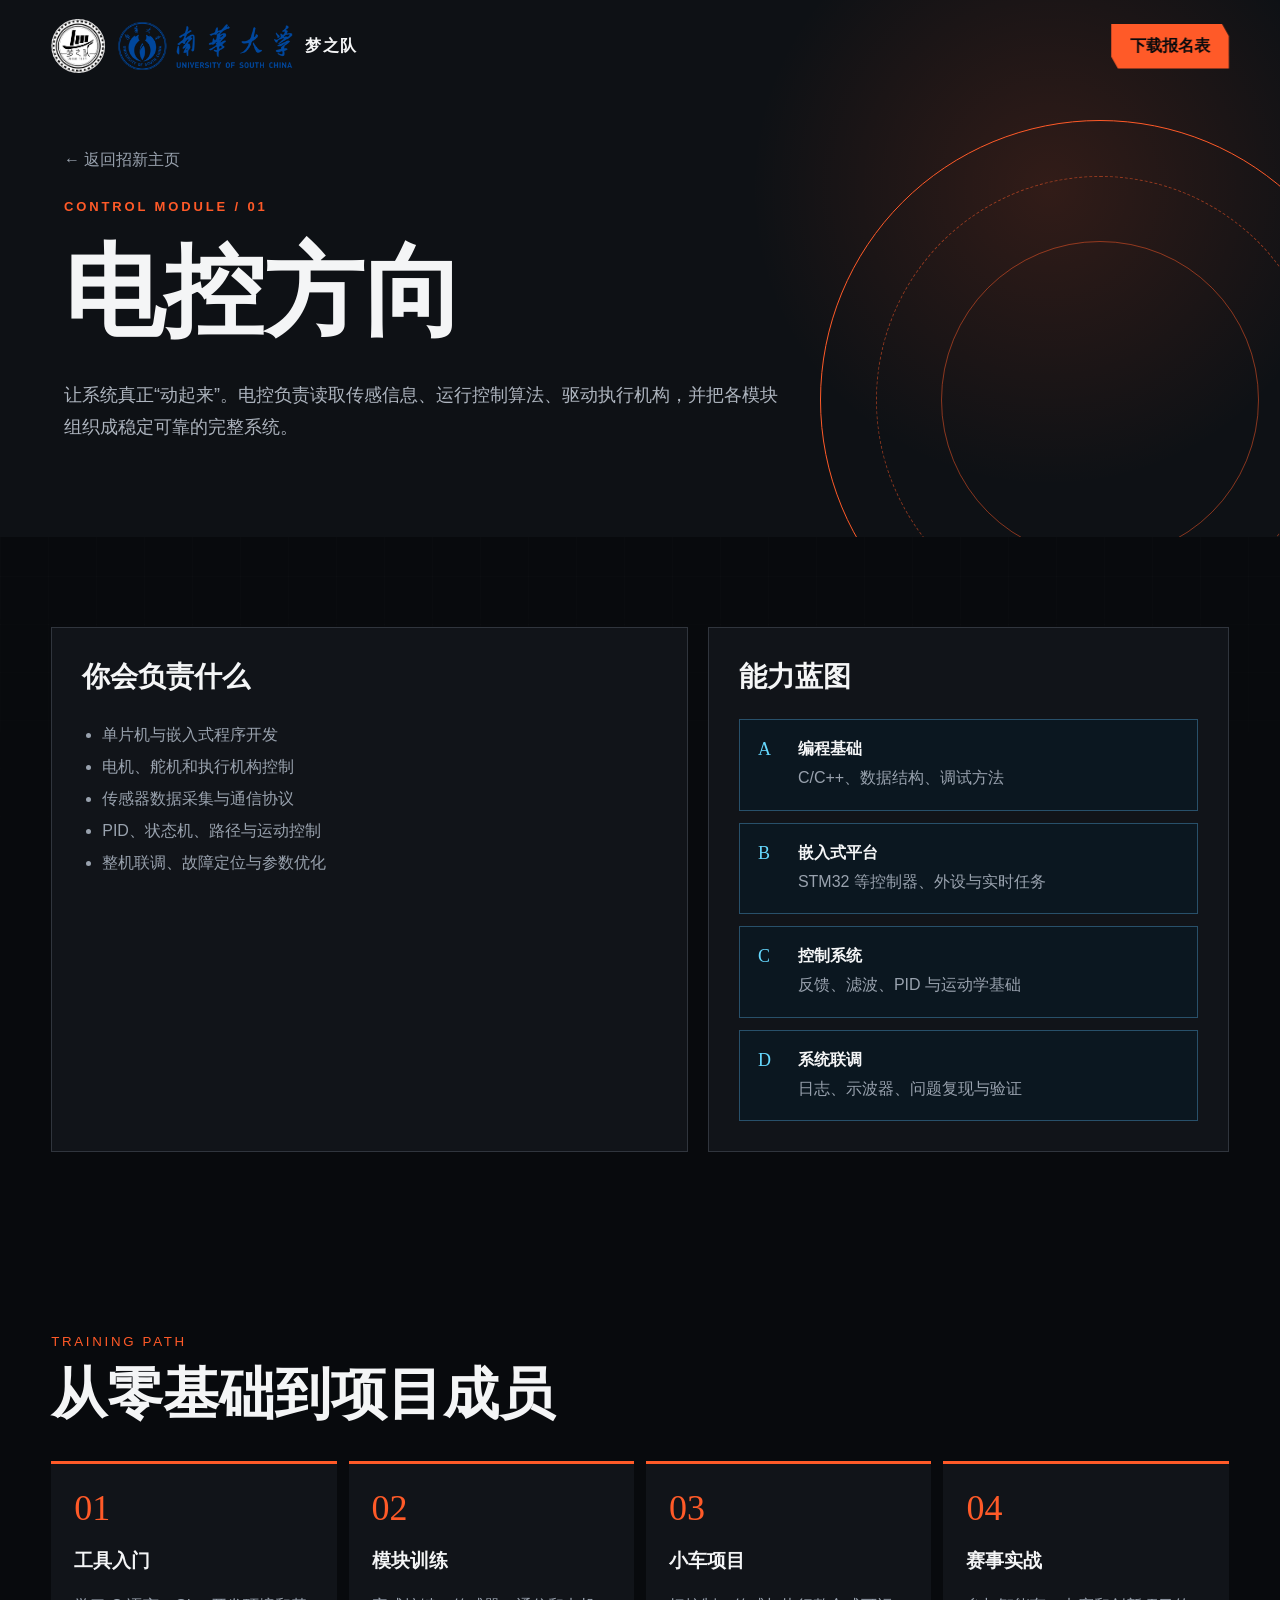
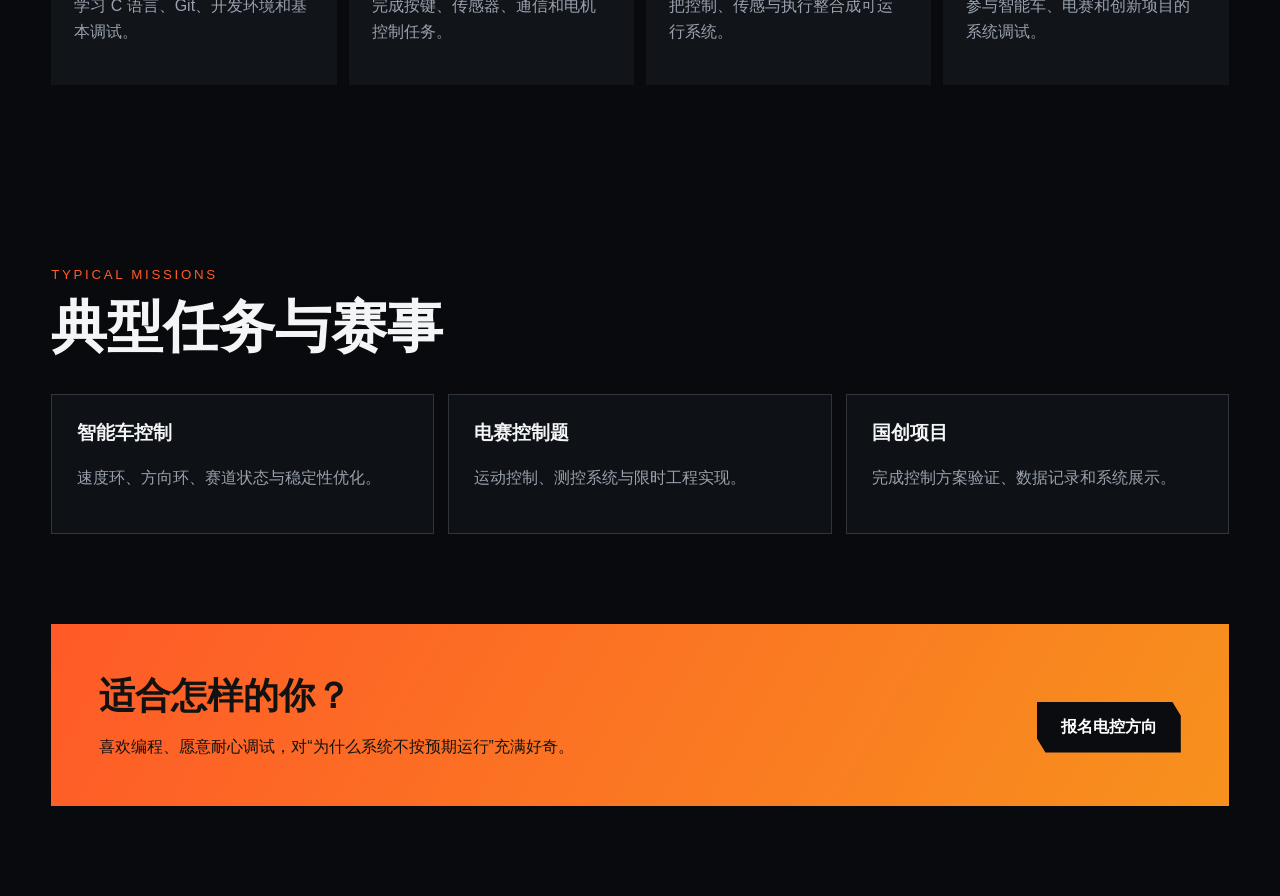
==== direction-control.html @ d6aa3fae "更新" ====
<!doctype html><html lang="zh-CN"><head><meta charset="utf-8"><meta name="viewport" content="width=device-width,initial-scale=1"><title>电控方向 · 梦之队</title><link rel="stylesheet" href="assets/mecha.css"><link rel="stylesheet" href="assets/brand-fix.css"></head><body><nav class="nav"><a class="brand" href="index.html"><img src="assets/dream-team-logo.jpg" alt="梦之队"><img class="usc-logo" src="assets/usc-logo.png" alt="南华大学校标"><b>梦之队</b></a><a class="btn compact" href="南华大学梦之队招新报名表.docx" download>下载报名表</a></nav><header class="direction-hero"><div class="orb"></div><div class="inner"><a class="back" href="index.html">← 返回招新主页</a><div class="eyebrow">CONTROL MODULE / 01</div><h1>电控方向</h1><p>让系统真正“动起来”。电控负责读取传感信息、运行控制算法、驱动执行机构，并把各模块组织成稳定可靠的完整系统。</p></div></header><main><section><div class="module-grid"><article class="module"><h2>你会负责什么</h2><ul><li>单片机与嵌入式程序开发</li><li>电机、舵机和执行机构控制</li><li>传感器数据采集与通信协议</li><li>PID、状态机、路径与运动控制</li><li>整机联调、故障定位与参数优化</li></ul></article><article class="module"><h2>能力蓝图</h2><div class="blueprint-list"><div class="blueprint-item"><b>A</b><strong>编程基础</strong><span>C/C++、数据结构、调试方法</span></div><div class="blueprint-item"><b>B</b><strong>嵌入式平台</strong><span>STM32 等控制器、外设与实时任务</span></div><div class="blueprint-item"><b>C</b><strong>控制系统</strong><span>反馈、滤波、PID 与运动学基础</span></div><div class="blueprint-item"><b>D</b><strong>系统联调</strong><span>日志、示波器、问题复现与验证</span></div></div></article></div></section><section><div class="title"><div><small>TRAINING PATH</small><h2>从零基础到项目成员</h2></div></div><div class="path"><article><b>01</b><h3>工具入门</h3><p>学习 C 语言、Git、开发环境和基本调试。</p></article><article><b>02</b><h3>模块训练</h3><p>完成按键、传感器、通信和电机控制任务。</p></article><article><b>03</b><h3>小车项目</h3><p>把控制、传感与执行整合成可运行系统。</p></article><article><b>04</b><h3>赛事实战</h3><p>参与智能车、电赛和创新项目的系统调试。</p></article></div></section><section><div class="title"><div><small>TYPICAL MISSIONS</small><h2>典型任务与赛事</h2></div></div><div class="project-strip"><article><h3>智能车控制</h3><p>速度环、方向环、赛道状态与稳定性优化。</p></article><article><h3>电赛控制题</h3><p>运动控制、测控系统与限时工程实现。</p></article><article><h3>国创项目</h3><p>完成控制方案验证、数据记录和系统展示。</p></article></div></section><section class="download"><div><h2>适合怎样的你？</h2><p>喜欢编程、愿意耐心调试，对“为什么系统不按预期运行”充满好奇。</p></div><a class="btn dark" href="南华大学梦之队招新报名表.docx" download>报名电控方向</a></section></main><script src="assets/mecha.js"></script></body></html>
---- assets/mecha.css ----
:root{--bg:#080a0d;--panel:#111419;--line:#30353d;--orange:#ff5a28;--amber:#f7911d;--text:#f4f5f6;--muted:#99a2ae;--blue:#66d9ff}*{box-sizing:border-box}html{scroll-behavior:smooth;overflow-x:hidden}body{margin:0;background:var(--bg);color:var(--text);font-family:"Microsoft YaHei","PingFang SC",sans-serif;overflow-x:hidden}body::before{position:fixed;inset:0;content:"";pointer-events:none;background:linear-gradient(#ffffff08 1px,transparent 1px),linear-gradient(90deg,#ffffff08 1px,transparent 1px);background-size:48px 48px;mask-image:linear-gradient(to bottom,#000,transparent)}a{color:inherit}.nav{position:absolute;z-index:10;top:0;left:50%;transform:translateX(-50%);width:min(1180px,92%);height:92px;display:flex;align-items:center;justify-content:space-between}.brand{display:flex;align-items:center;gap:13px;text-decoration:none}.brand img{width:54px;height:54px;border-radius:50%;object-fit:cover;background:white}.brand img:nth-child(2){width:64px}.brand b{letter-spacing:.1em}.hero{position:relative;min-height:720px;display:grid;place-items:center;padding:130px 6vw 80px;background:radial-gradient(circle at 78% 30%,#ff58232a,transparent 30%),linear-gradient(135deg,#090b0e,#15191f);overflow:hidden}.orb{position:absolute;width:min(560px,70vw);aspect-ratio:1;border:1px solid var(--orange);border-radius:50%;right:-100px;top:120px;animation:spin 18s linear infinite}.orb::before,.orb::after{position:absolute;inset:55px;content:"";border:1px dashed #ff5a2880;border-radius:50%}.orb::after{inset:120px;border-style:solid}.scanline{position:absolute;inset:-80% 0;background:linear-gradient(transparent 48%,#ff5a2817 50%,transparent 52%);animation:scan 8s linear infinite}.hero-inner{position:relative;z-index:2;width:min(1180px,100%)}.kicker,.eyebrow{color:var(--orange);letter-spacing:.22em;font-weight:700;font-size:13px}.hero h1{max-width:850px;margin:18px 0;font-size:clamp(48px,9vw,108px);line-height:.95;text-transform:uppercase}.hero h1 em{font-style:normal;color:var(--orange)}.hero p{max-width:690px;color:#aeb5bf;font-size:18px;line-height:1.85}.btn{display:inline-block;margin-top:25px;padding:15px 24px;background:var(--orange);color:#080a0d;text-decoration:none;font-weight:800;clip-path:polygon(0 0,94% 0,100% 28%,100% 100%,6% 100%,0 72%)}.btn.compact{margin:0;padding:12px 19px}.btn.dark{background:#0a0c0f;color:white}main>section,body>section{width:min(1180px,92%);margin:0 auto;padding:90px 0}.title{display:flex;align-items:end;justify-content:space-between;gap:25px;margin-bottom:28px}.title h2{margin:7px 0 0;font-size:clamp(30px,5vw,56px)}.title small{color:var(--orange);letter-spacing:.2em}.title>p{max-width:370px;color:var(--muted);line-height:1.6;text-align:right}.roles{display:grid;grid-template-columns:repeat(4,1fr);gap:14px}.role{position:relative;min-height:280px;padding:24px;border:1px solid #2b3038;background:var(--panel);text-decoration:none;transition:.3s}.role:hover{transform:translateY(-8px);border-color:var(--orange);box-shadow:0 18px 50px #ff5a2817}.role b,.competition span{display:block;color:var(--orange);font-size:13px;letter-spacing:.08em}.role h3{font-size:28px;margin:68px 0 12px}.role p,.competition p,.benefits p,.step p{color:var(--muted);line-height:1.7}.role>span{position:absolute;bottom:22px;color:var(--orange);font-weight:700}.competitions{display:grid;grid-template-columns:repeat(3,1fr);gap:16px}.competition{position:relative;min-height:330px;padding:30px;border:1px solid var(--line);background:linear-gradient(145deg,#15191f,#0e1115)}.competition::after{position:absolute;right:22px;bottom:20px;content:"+";font:42px Consolas;color:#ff5a2840}.competition h3{font-size:25px;margin:62px 0 14px}.competition i{position:absolute;left:30px;bottom:28px;color:var(--orange);font-size:13px;font-style:normal}.benefits{display:grid;grid-template-columns:repeat(4,1fr);border:1px solid var(--line)}.benefits article{min-height:255px;padding:26px;border-right:1px solid var(--line);background:#0e1115}.benefits article:last-child{border:0}.benefits b{font:44px Consolas;color:var(--orange)}.benefits h3{margin:40px 0 10px;font-size:22px}.process{display:grid;grid-template-columns:repeat(4,1fr);border:1px solid var(--line)}.step{padding:28px;border-right:1px solid var(--line)}.step:last-child{border:0}.step span{font-size:46px;color:var(--orange)}.download{margin-bottom:90px;padding:48px;background:linear-gradient(120deg,var(--orange),var(--amber));color:#121212;display:flex;align-items:center;justify-content:space-between;gap:25px}.download h2{margin:0;font-size:36px}.download p{margin-bottom:0}.direction-hero{position:relative;min-height:510px;padding:150px max(5vw,24px) 75px;background:radial-gradient(circle at 82% 35%,#ff5a2826,transparent 27%),#0e1115;overflow:hidden}.direction-hero .inner{position:relative;z-index:2;width:min(1180px,100%);margin:auto}.back{display:inline-block;margin-bottom:28px;color:var(--muted);text-decoration:none}.direction-hero h1{margin:12px 0;font-size:clamp(50px,9vw,100px)}.direction-hero p{max-width:720px;color:#aeb5bf;font-size:18px;line-height:1.8}.module-grid{display:grid;grid-template-columns:1.1fr .9fr;gap:20px}.module{padding:30px;border:1px solid var(--line);background:var(--panel)}.module h2{margin-top:0;font-size:28px}.module h3{color:var(--orange)}.module ul{padding-left:20px;color:var(--muted);line-height:2}.blueprint-list{display:grid;gap:12px}.blueprint-item{position:relative;padding:19px 20px 19px 58px;border:1px solid #28506a;background:#0b1720}.blueprint-item b{position:absolute;left:18px;color:var(--blue);font:18px Consolas}.blueprint-item strong{display:block;margin-bottom:5px}.blueprint-item span{color:var(--muted);line-height:1.6}.path{display:grid;grid-template-columns:repeat(4,1fr);gap:12px}.path article{min-height:210px;padding:23px;border-top:3px solid var(--orange);background:var(--panel)}.path b{font:36px Consolas;color:var(--orange)}.path p{color:var(--muted);line-height:1.65}.project-strip{display:grid;grid-template-columns:repeat(3,1fr);gap:14px}.project-strip article{padding:25px;border:1px solid var(--line);background:#0e1115}.project-strip h3{margin-top:0}.project-strip p{color:var(--muted);line-height:1.7}@keyframes spin{to{transform:rotate(360deg)}}@keyframes scan{to{transform:translateY(80%)}}@media(max-width:900px){.roles,.benefits{grid-template-columns:1fr 1fr}.competitions{grid-template-columns:1fr}.module-grid{grid-template-columns:1fr}.path,.project-strip{grid-template-columns:1fr 1fr}.benefits article:nth-child(2){border-right:0}.benefits article{border-bottom:1px solid var(--line)}}@media(max-width:620px){.roles,.benefits,.process,.path,.project-strip{grid-template-columns:1fr}.brand b{display:none}.brand img{width:45px;height:45px}.brand img:nth-child(2){width:52px}.nav .btn{font-size:13px}.hero{min-height:670px}.title{display:block}.title>p{text-align:left}.role{min-height:230px}.role h3{margin-top:40px}.benefits article,.step{border-right:0;border-bottom:1px solid var(--line)}.download{display:block;padding:34px 25px}.download .btn{margin-top:22px}.direction-hero{padding-top:125px}.module{padding:23px}}
---- assets/brand-fix.css ----
.brand img.usc-logo{width:174px;height:auto;border-radius:0;object-fit:contain;background:transparent}
@media(max-width:620px){.brand img.usc-logo{width:120px;height:auto}.brand b{display:none}}
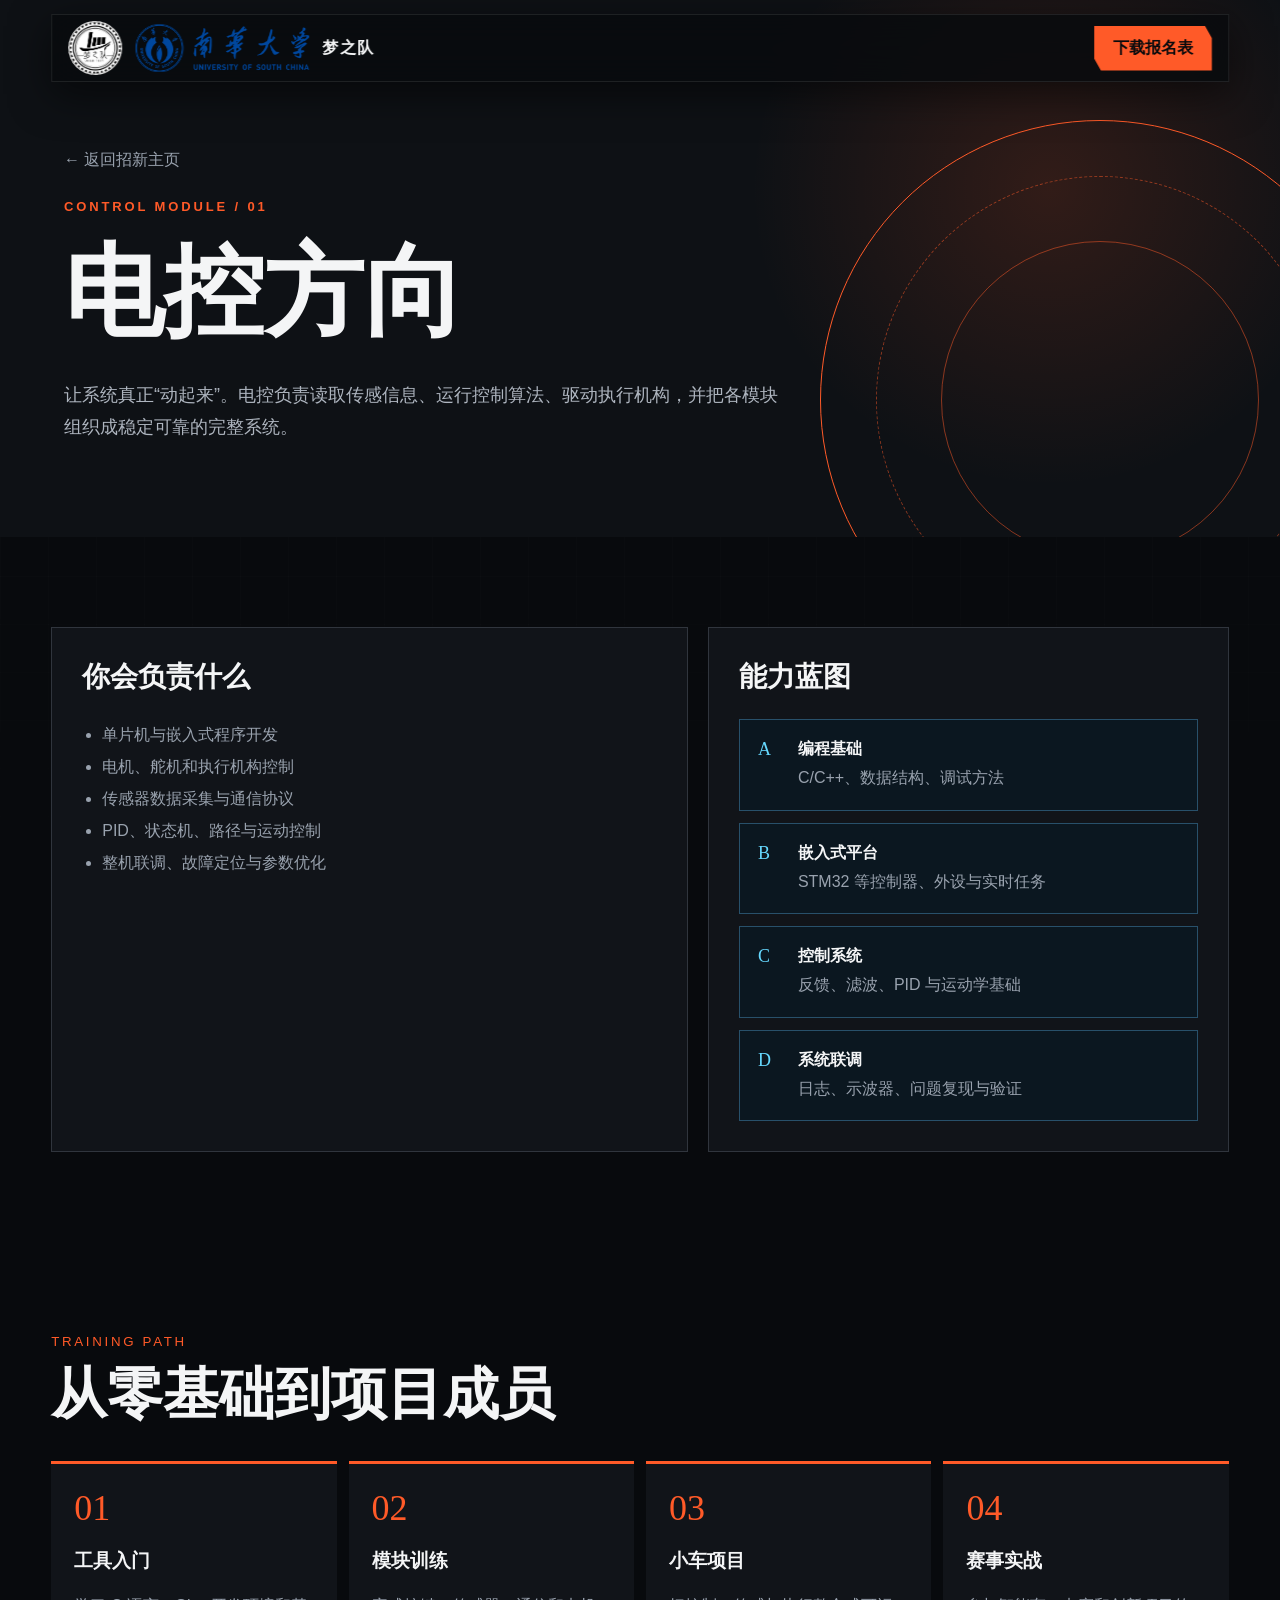
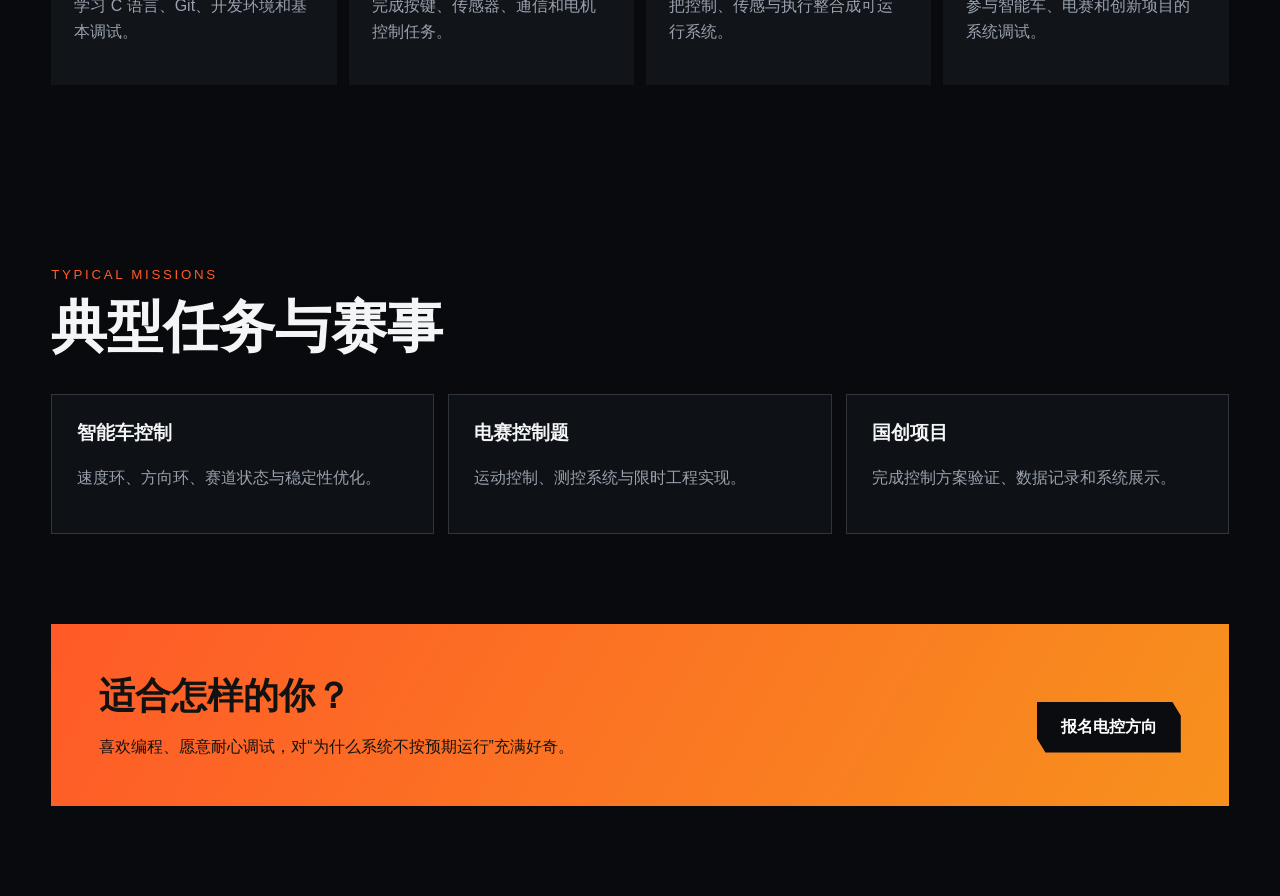
==== commit 6d649955: "更新" ====
--- a/direction-control.html
+++ b/direction-control.html
@@ -1,2 +1 @@
-<!doctype html><html lang="zh-CN"><head><meta charset="utf-8"><meta name="viewport" content="width=device-width,initial-scale=1"><title>电控方向 · 梦之队</title><link rel="stylesheet" href="assets/mecha.css"><link rel="stylesheet" href="assets/brand-fix.css"></head><body><nav class="nav"><a class="brand" href="index.html"><img src="assets/dream-team-logo.jpg" alt="梦之队"><img class="usc-logo" src="assets/usc-logo.png" alt="南华大学校标"><b>梦之队</b></a><a class="btn compact" href="南华大学梦之队招新报名表.docx" download>下载报名表</a></nav><header class="direction-hero"><div class="orb"></div><div class="inner"><a class="back" href="index.html">← 返回招新主页</a><div class="eyebrow">CONTROL MODULE / 01</div><h1>电控方向</h1><p>让系统真正“动起来”。电控负责读取传感信息、运行控制算法、驱动执行机构，并把各模块组织成稳定可靠的完整系统。</p></div></header><main><section><div class="module-grid"><article class="module"><h2>你会负责什么</h2><ul><li>单片机与嵌入式程序开发</li><li>电机、舵机和执行机构控制</li><li>传感器数据采集与通信协议</li><li>PID、状态机、路径与运动控制</li><li>整机联调、故障定位与参数优化</li></ul></article><article class="module"><h2>能力蓝图</h2><div class="blueprint-list"><div class="blueprint-item"><b>A</b><strong>编程基础</strong><span>C/C++、数据结构、调试方法</span></div><div class="blueprint-item"><b>B</b><strong>嵌入式平台</strong><span>STM32 等控制器、外设与实时任务</span></div><div class="blueprint-item"><b>C</b><strong>控制系统</strong><span>反馈、滤波、PID 与运动学基础</span></div><div class="blueprint-item"><b>D</b><strong>系统联调</strong><span>日志、示波器、问题复现与验证</span></div></div></article></div></section><section><div class="title"><div><small>TRAINING PATH</small><h2>从零基础到项目成员</h2></div></div><div class="path"><article><b>01</b><h3>工具入门</h3><p>学习 C 语言、Git、开发环境和基本调试。</p></article><article><b>02</b><h3>模块训练</h3><p>完成按键、传感器、通信和电机控制任务。</p></article><article><b>03</b><h3>小车项目</h3><p>把控制、传感与执行整合成可运行系统。</p></article><article><b>04</b><h3>赛事实战</h3><p>参与智能车、电赛和创新项目的系统调试。</p></article></div></section><section><div class="title"><div><small>TYPICAL MISSIONS</small><h2>典型任务与赛事</h2></div></div><div class="project-strip"><article><h3>智能车控制</h3><p>速度环、方向环、赛道状态与稳定性优化。</p></article><article><h3>电赛控制题</h3><p>运动控制、测控系统与限时工程实现。</p></article><article><h3>国创项目</h3><p>完成控制方案验证、数据记录和系统展示。</p></article></div></section><section class="download"><div><h2>适合怎样的你？</h2><p>喜欢编程、愿意耐心调试，对“为什么系统不按预期运行”充满好奇。</p></div><a class="btn dark" href="南华大学梦之队招新报名表.docx" download>报名电控方向</a></section></main><script src="assets/mecha.js"></script></body></html>
-
+<!doctype html><html lang="zh-CN"><head><meta charset="utf-8"><meta name="viewport" content="width=device-width,initial-scale=1"><title>电控方向 · 梦之队</title><link rel="stylesheet" href="assets/mecha.css"><link rel="stylesheet" href="assets/brand-fix.css"><link rel="stylesheet" href="assets/mecha-v2.css"></head><body><nav class="nav"><a class="brand" href="index.html"><img src="assets/dream-team-logo.jpg" alt="梦之队"><img class="usc-logo" src="assets/usc-logo.png" alt="南华大学校标"><b>梦之队</b></a><a class="btn compact" href="南华大学梦之队招新报名表.docx" download>下载报名表</a></nav><header class="direction-hero"><div class="orb"></div><div class="inner"><a class="back" href="index.html">← 返回招新主页</a><div class="eyebrow">CONTROL MODULE / 01</div><h1>电控方向</h1><p>让系统真正“动起来”。电控负责读取传感信息、运行控制算法、驱动执行机构，并把各模块组织成稳定可靠的完整系统。</p></div></header><main><section><div class="module-grid"><article class="module"><h2>你会负责什么</h2><ul><li>单片机与嵌入式程序开发</li><li>电机、舵机和执行机构控制</li><li>传感器数据采集与通信协议</li><li>PID、状态机、路径与运动控制</li><li>整机联调、故障定位与参数优化</li></ul></article><article class="module"><h2>能力蓝图</h2><div class="blueprint-list"><div class="blueprint-item"><b>A</b><strong>编程基础</strong><span>C/C++、数据结构、调试方法</span></div><div class="blueprint-item"><b>B</b><strong>嵌入式平台</strong><span>STM32 等控制器、外设与实时任务</span></div><div class="blueprint-item"><b>C</b><strong>控制系统</strong><span>反馈、滤波、PID 与运动学基础</span></div><div class="blueprint-item"><b>D</b><strong>系统联调</strong><span>日志、示波器、问题复现与验证</span></div></div></article></div></section><section><div class="title"><div><small>TRAINING PATH</small><h2>从零基础到项目成员</h2></div></div><div class="path"><article><b>01</b><h3>工具入门</h3><p>学习 C 语言、Git、开发环境和基本调试。</p></article><article><b>02</b><h3>模块训练</h3><p>完成按键、传感器、通信和电机控制任务。</p></article><article><b>03</b><h3>小车项目</h3><p>把控制、传感与执行整合成可运行系统。</p></article><article><b>04</b><h3>赛事实战</h3><p>参与智能车、电赛和创新项目的系统调试。</p></article></div></section><section><div class="title"><div><small>TYPICAL MISSIONS</small><h2>典型任务与赛事</h2></div></div><div class="project-strip"><article><h3>智能车控制</h3><p>速度环、方向环、赛道状态与稳定性优化。</p></article><article><h3>电赛控制题</h3><p>运动控制、测控系统与限时工程实现。</p></article><article><h3>国创项目</h3><p>完成控制方案验证、数据记录和系统展示。</p></article></div></section><section class="download"><div><h2>适合怎样的你？</h2><p>喜欢编程、愿意耐心调试，对“为什么系统不按预期运行”充满好奇。</p></div><a class="btn dark" href="南华大学梦之队招新报名表.docx" download>报名电控方向</a></section></main><script src="assets/mecha.js"></script><script src="assets/mecha-v2.js"></script></body></html>
--- a/assets/mecha-v2.css
+++ b/assets/mecha-v2.css
@@ -0,0 +1 @@
+.nav{position:fixed;top:14px;height:68px;padding:0 16px;border:1px solid #ffffff17;background:#090b0dd9;backdrop-filter:blur(18px);box-shadow:0 12px 40px #0008}.nav-links{display:flex;gap:28px}.nav-links a{color:#aab2bc;text-decoration:none;font-size:14px;transition:.25s}.nav-links a:hover{color:#fff}.hero-v2{min-height:850px;padding-bottom:120px}.hero-noise{position:absolute;inset:0;opacity:.2;background-image:url("data:image/svg+xml,%3Csvg viewBox='0 0 180 180' xmlns='http://www.w3.org/2000/svg'%3E%3Cfilter id='n'%3E%3CfeTurbulence type='fractalNoise' baseFrequency='.9' numOctaves='3' stitchTiles='stitch'/%3E%3C/filter%3E%3Crect width='100%25' height='100%25' filter='url(%23n)' opacity='.13'/%3E%3C/svg%3E");pointer-events:none}.hero-layout{display:grid;grid-template-columns:1.2fr .8fr;align-items:center;gap:50px}.hero-copy{position:relative;z-index:3}.live-dot{display:inline-block;width:8px;height:8px;margin-right:10px;border-radius:50%;background:#ff5a28;box-shadow:0 0 18px #ff5a28;animation:pulse 1.7s ease-in-out infinite}.hero-actions{display:flex;align-items:center;gap:28px}.text-link{margin-top:25px;color:#b8c0ca;text-decoration:none;border-bottom:1px solid #ffffff32;padding-bottom:5px}.core{position:relative;width:min(430px,35vw);aspect-ratio:1;margin:auto}.core-ring{position:absolute;border-radius:50%;border:1px solid #ff5a2868}.ring-a{inset:0;border-style:dashed;animation:spin 24s linear infinite}.ring-b{inset:12%;border-color:#ffffff25;animation:spinReverse 17s linear infinite}.ring-c{inset:26%;border:1px solid #ff5a28;box-shadow:inset 0 0 40px #ff5a281c,0 0 45px #ff5a2818}.core-ring::before,.core-ring::after{position:absolute;content:"";width:9px;height:9px;border-radius:50%;background:#ff5a28;box-shadow:0 0 14px #ff5a28}.core-ring::before{left:12%;top:12%}.core-ring::after{right:8%;bottom:18%}.core-center{position:absolute;inset:34%;display:grid;place-items:center;border-radius:50%;background:#080a0d;border:1px solid #ffffff30;box-shadow:0 0 60px #ff5a282a}.core-center img{width:70%;border-radius:50%;filter:invert(1);mix-blend-mode:screen}.core-center span{position:absolute;top:105%;font:10px/1.4 Consolas;color:#ff7042;letter-spacing:.18em;text-align:center}.node{position:absolute;padding:6px 9px;background:#0b0e12;border:1px solid #ffffff25;color:#aeb6c0;font:10px Consolas;font-style:normal;letter-spacing:.1em}.n1{top:3%;left:14%}.n2{top:20%;right:-2%}.n3{bottom:10%;right:2%}.n4{bottom:3%;left:5%}.hero-stats{position:absolute;z-index:4;bottom:0;left:50%;transform:translateX(-50%);width:min(1180px,92%);display:grid;grid-template-columns:repeat(3,180px) 1fr;align-items:end;border-top:1px solid #ffffff22;padding:22px 0}.hero-stats div{display:flex;align-items:baseline;gap:9px}.hero-stats b{font:32px Consolas;color:#ff5a28}.hero-stats span{font-size:12px;color:#9099a4}.hero-stats>p{text-align:right;font:11px Consolas;color:#69727d;letter-spacing:.15em}.section-index{margin-bottom:20px;padding-bottom:12px;border-bottom:1px solid #ffffff14;color:#59616c;font:11px Consolas;letter-spacing:.18em}.spotlight{--mx:50%;--my:50%}.spotlight::before{position:absolute;inset:0;content:"";pointer-events:none;opacity:0;background:radial-gradient(320px circle at var(--mx) var(--my),#ff5a281c,transparent 60%);transition:opacity .3s}.spotlight:hover::before{opacity:1}.benefits .spotlight{position:relative}.join-terminal{display:grid;grid-template-columns:1.15fr .85fr;gap:70px;align-items:center;margin-bottom:90px!important;padding:70px!important;border:1px solid #ff5a2855;background:radial-gradient(circle at 75% 45%,#ff5a281d,transparent 28%),linear-gradient(130deg,#15191f,#090b0e);box-shadow:0 30px 100px #0008}.join-copy small{color:#ff5a28;letter-spacing:.2em}.join-copy h2{max-width:600px;margin:14px 0;font-size:clamp(38px,6vw,70px);line-height:1}.join-copy p{max-width:650px;color:#9da6b1;line-height:1.8}.terminal-meta{display:flex;gap:14px;flex-wrap:wrap;margin:28px 0}.terminal-meta span{padding:10px 14px;border:1px solid #ffffff22;font:13px Consolas;color:#d7dce2}.terminal-meta b{margin-right:12px;color:#69727d}.terminal-meta i{display:inline-block;width:7px;height:7px;margin-right:8px;border-radius:50%;background:#4fff92;box-shadow:0 0 12px #4fff92}.qr-terminal{position:relative;max-width:390px;margin:auto;padding:14px;border:1px solid #ffffff2b;background:#0b0e12;box-shadow:18px 18px 0 #ff5a2812}.qr-terminal::before,.qr-terminal::after{position:absolute;content:"";width:28px;height:28px;border-color:#ff5a28}.qr-terminal::before{left:-1px;top:-1px;border-left:3px solid;border-top:3px solid}.qr-terminal::after{right:-1px;bottom:-1px;border-right:3px solid;border-bottom:3px solid}.qr-head{display:flex;justify-content:space-between;padding:3px 3px 13px;color:#68717d;font:10px Consolas;letter-spacing:.13em}.qr-head b{color:#ff5a28}.qr-screen{position:relative;overflow:hidden;padding:12px;background:white}.qr-screen img{display:block;width:100%;height:auto}.qr-scan{position:absolute;z-index:2;left:0;right:0;height:2px;background:#ff5a28;box-shadow:0 0 18px #ff5a28;animation:qrScan 3.5s ease-in-out infinite}.qr-terminal>p{text-align:center;color:#8e97a2;font-size:12px;margin:13px 0 2px}.site-footer{width:min(1180px,92%);margin:auto;padding:30px 0 46px;border-top:1px solid #ffffff17;display:flex;justify-content:space-between;color:#69727d;font-size:12px}.site-footer a{color:#aeb6c0;text-decoration:none}@keyframes spinReverse{to{transform:rotate(-360deg)}}@keyframes pulse{50%{opacity:.35;transform:scale(.75)}}@keyframes qrScan{0%,100%{top:8%}50%{top:90%}}@media(max-width:900px){.nav-links{display:none}.hero-layout{grid-template-columns:1fr}.core{position:absolute;right:-80px;width:420px;opacity:.35}.hero-stats{grid-template-columns:repeat(3,1fr)}.hero-stats>p{display:none}.join-terminal{grid-template-columns:1fr;padding:45px!important}.qr-terminal{width:min(390px,100%)}}@media(max-width:620px){.nav{top:8px;height:62px;padding:0 10px}.brand img.usc-logo{display:none}.hero-v2{min-height:800px;padding-top:125px}.hero-actions{align-items:flex-start;flex-direction:column;gap:0}.core{width:310px;right:-130px;top:170px}.hero-stats{grid-template-columns:1fr 1fr;gap:10px}.hero-stats div:nth-child(3){display:none}.hero-stats b{font-size:25px}.join-terminal{padding:30px 20px!important}.join-copy h2{font-size:42px}.terminal-meta{display:grid}.qr-screen{padding:8px}}
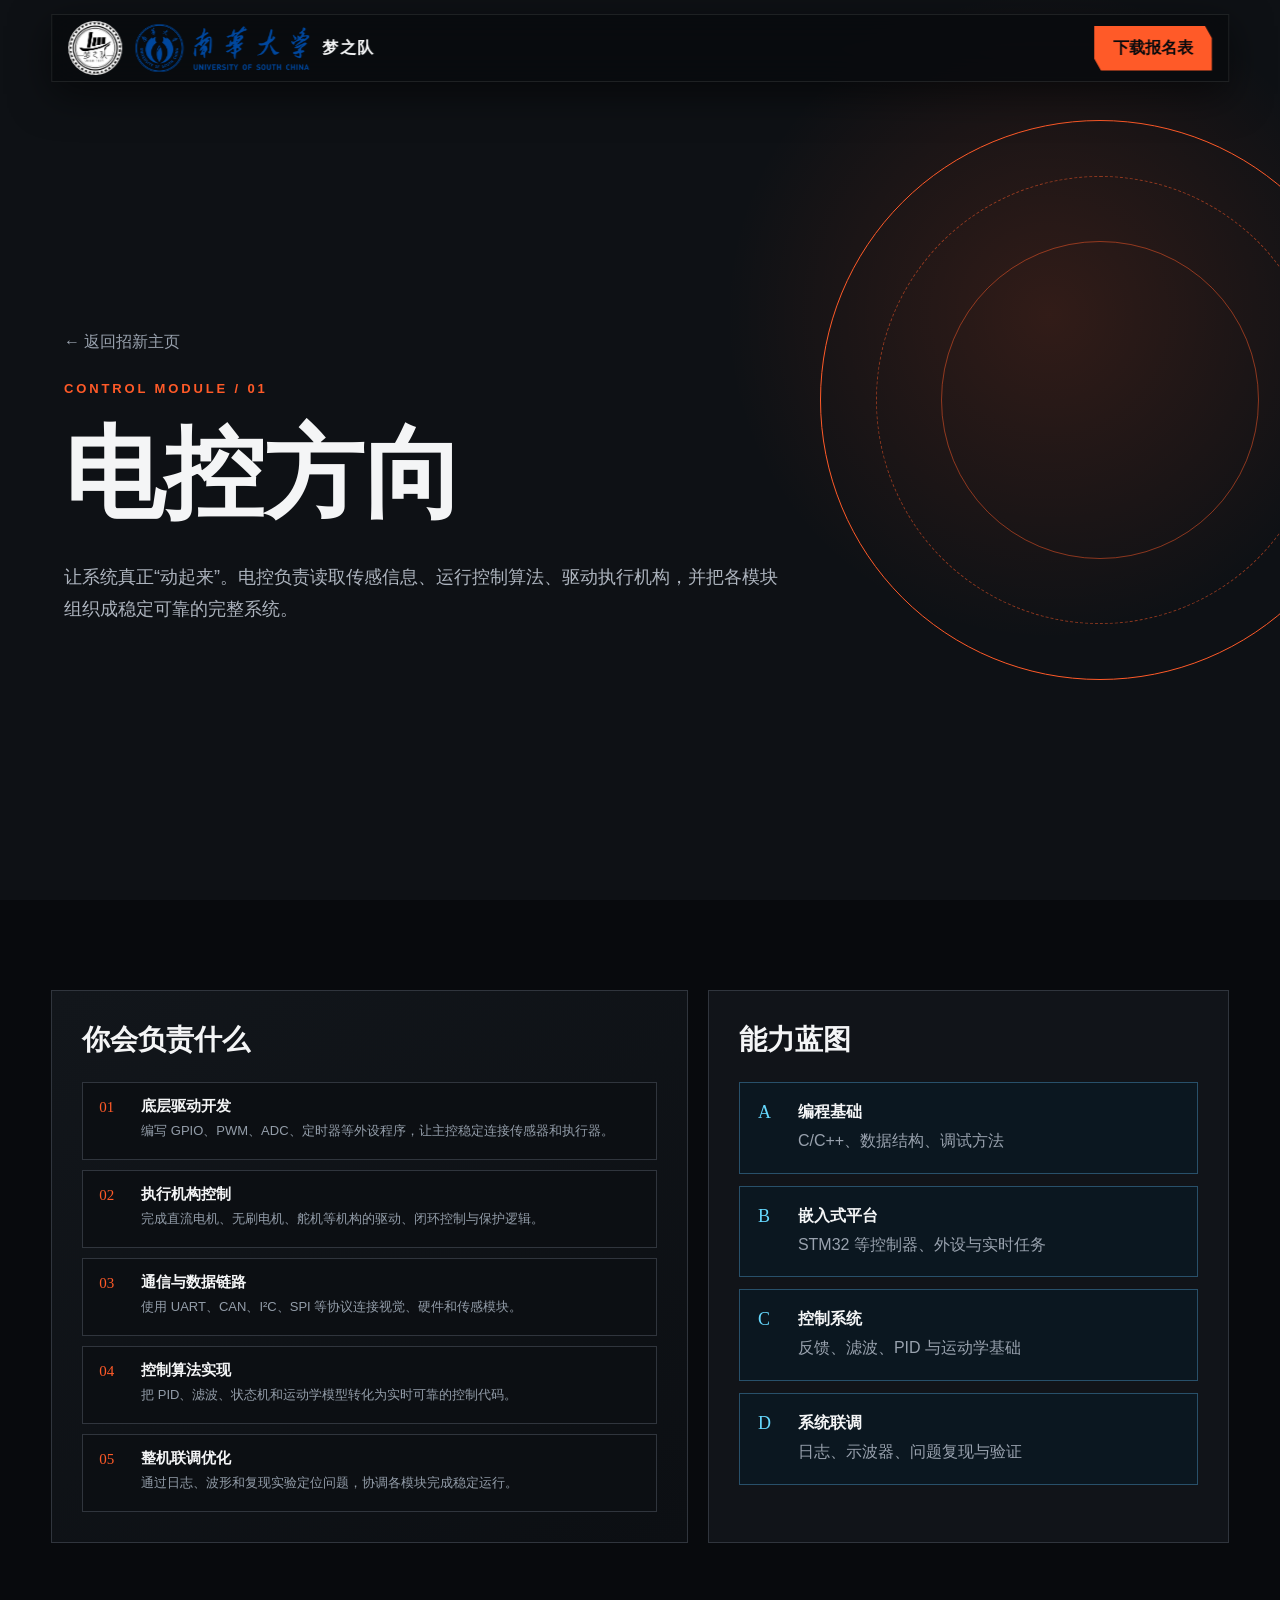
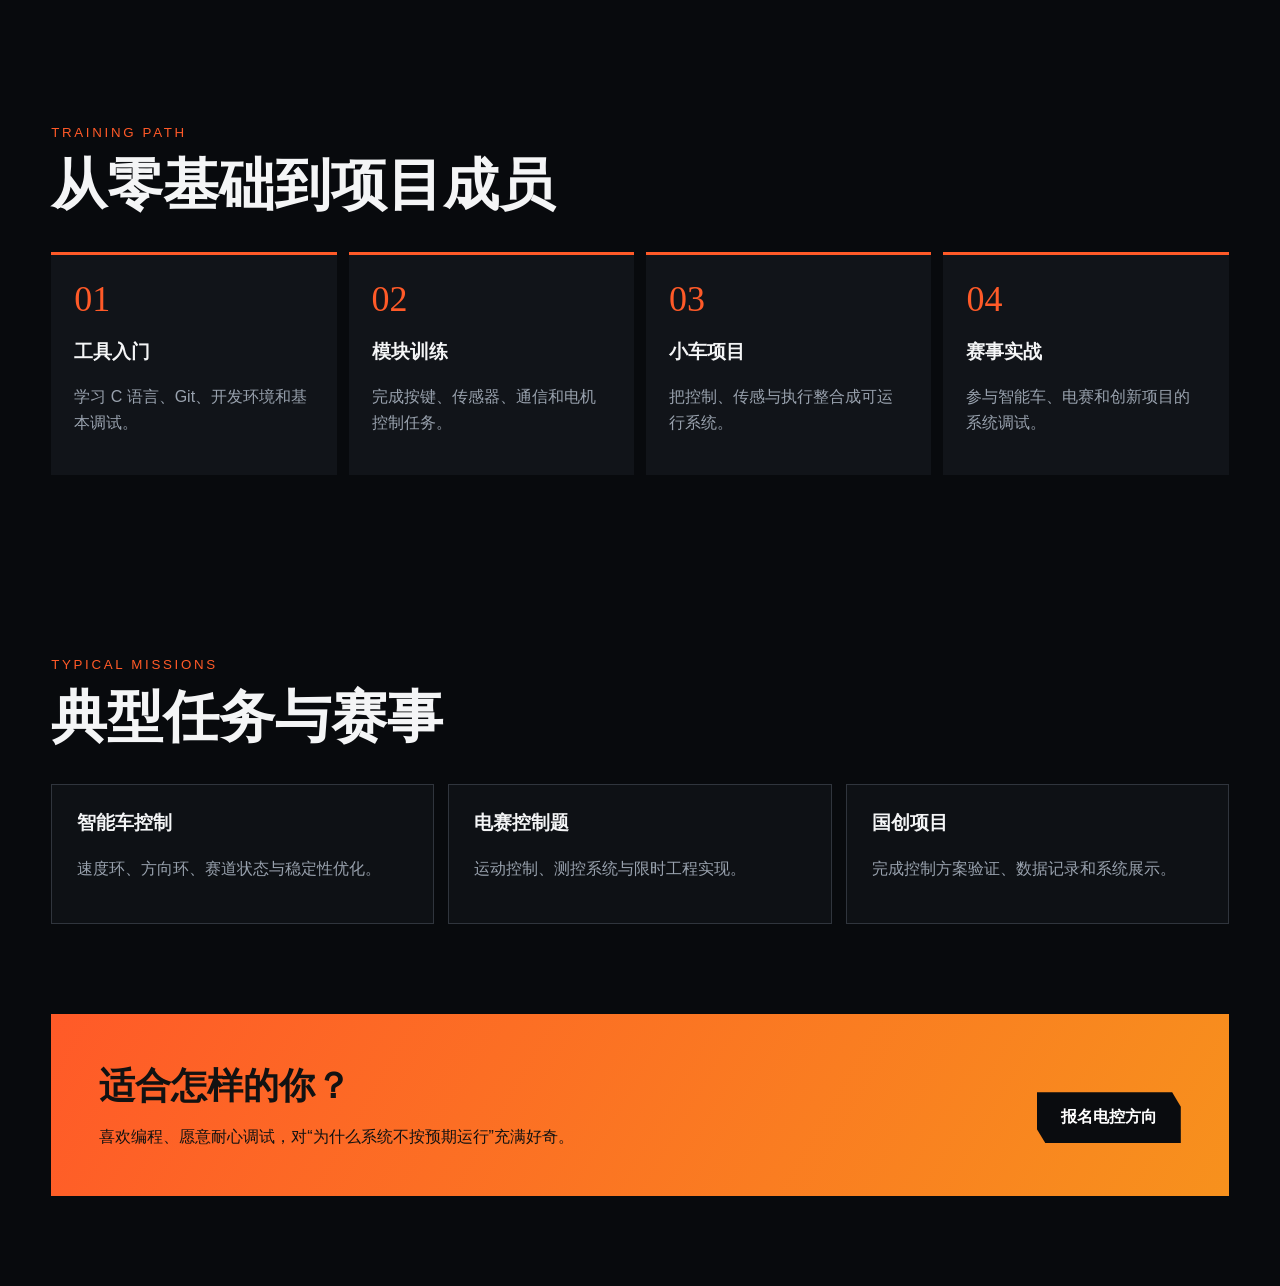
==== commit a49550ca: "更新" ====
--- a/direction-control.html
+++ b/direction-control.html
@@ -1 +1 @@
-<!doctype html><html lang="zh-CN"><head><meta charset="utf-8"><meta name="viewport" content="width=device-width,initial-scale=1"><title>电控方向 · 梦之队</title><link rel="stylesheet" href="assets/mecha.css"><link rel="stylesheet" href="assets/brand-fix.css"><link rel="stylesheet" href="assets/mecha-v2.css"></head><body><nav class="nav"><a class="brand" href="index.html"><img src="assets/dream-team-logo.jpg" alt="梦之队"><img class="usc-logo" src="assets/usc-logo.png" alt="南华大学校标"><b>梦之队</b></a><a class="btn compact" href="南华大学梦之队招新报名表.docx" download>下载报名表</a></nav><header class="direction-hero"><div class="orb"></div><div class="inner"><a class="back" href="index.html">← 返回招新主页</a><div class="eyebrow">CONTROL MODULE / 01</div><h1>电控方向</h1><p>让系统真正“动起来”。电控负责读取传感信息、运行控制算法、驱动执行机构，并把各模块组织成稳定可靠的完整系统。</p></div></header><main><section><div class="module-grid"><article class="module"><h2>你会负责什么</h2><ul><li>单片机与嵌入式程序开发</li><li>电机、舵机和执行机构控制</li><li>传感器数据采集与通信协议</li><li>PID、状态机、路径与运动控制</li><li>整机联调、故障定位与参数优化</li></ul></article><article class="module"><h2>能力蓝图</h2><div class="blueprint-list"><div class="blueprint-item"><b>A</b><strong>编程基础</strong><span>C/C++、数据结构、调试方法</span></div><div class="blueprint-item"><b>B</b><strong>嵌入式平台</strong><span>STM32 等控制器、外设与实时任务</span></div><div class="blueprint-item"><b>C</b><strong>控制系统</strong><span>反馈、滤波、PID 与运动学基础</span></div><div class="blueprint-item"><b>D</b><strong>系统联调</strong><span>日志、示波器、问题复现与验证</span></div></div></article></div></section><section><div class="title"><div><small>TRAINING PATH</small><h2>从零基础到项目成员</h2></div></div><div class="path"><article><b>01</b><h3>工具入门</h3><p>学习 C 语言、Git、开发环境和基本调试。</p></article><article><b>02</b><h3>模块训练</h3><p>完成按键、传感器、通信和电机控制任务。</p></article><article><b>03</b><h3>小车项目</h3><p>把控制、传感与执行整合成可运行系统。</p></article><article><b>04</b><h3>赛事实战</h3><p>参与智能车、电赛和创新项目的系统调试。</p></article></div></section><section><div class="title"><div><small>TYPICAL MISSIONS</small><h2>典型任务与赛事</h2></div></div><div class="project-strip"><article><h3>智能车控制</h3><p>速度环、方向环、赛道状态与稳定性优化。</p></article><article><h3>电赛控制题</h3><p>运动控制、测控系统与限时工程实现。</p></article><article><h3>国创项目</h3><p>完成控制方案验证、数据记录和系统展示。</p></article></div></section><section class="download"><div><h2>适合怎样的你？</h2><p>喜欢编程、愿意耐心调试，对“为什么系统不按预期运行”充满好奇。</p></div><a class="btn dark" href="南华大学梦之队招新报名表.docx" download>报名电控方向</a></section></main><script src="assets/mecha.js"></script><script src="assets/mecha-v2.js"></script></body></html>+<!doctype html><html lang="zh-CN"><head><meta charset="utf-8"><meta name="viewport" content="width=device-width,initial-scale=1"><title>电控方向 · 梦之队</title><link rel="stylesheet" href="assets/mecha.css"><link rel="stylesheet" href="assets/brand-fix.css"><link rel="stylesheet" href="assets/mecha-v2.css"><link rel="stylesheet" href="assets/mecha-v3.css"></head><body class="direction-page"><nav class="nav"><a class="brand" href="index.html"><img src="assets/dream-team-logo.jpg" alt="梦之队"><img class="usc-logo" src="assets/usc-logo.png" alt="南华大学校标"><b>梦之队</b></a><a class="btn compact" href="南华大学梦之队招新报名表.docx" download>下载报名表</a></nav><header class="direction-hero"><div class="orb"></div><div class="inner"><a class="back" href="index.html">← 返回招新主页</a><div class="eyebrow">CONTROL MODULE / 01</div><h1>电控方向</h1><p>让系统真正“动起来”。电控负责读取传感信息、运行控制算法、驱动执行机构，并把各模块组织成稳定可靠的完整系统。</p></div></header><main><section><div class="module-grid"><article class="module"><h2>你会负责什么</h2><div class="duty-list"><div class="duty-item"><b>01</b><strong>底层驱动开发</strong><span>编写 GPIO、PWM、ADC、定时器等外设程序，让主控稳定连接传感器和执行器。</span></div><div class="duty-item"><b>02</b><strong>执行机构控制</strong><span>完成直流电机、无刷电机、舵机等机构的驱动、闭环控制与保护逻辑。</span></div><div class="duty-item"><b>03</b><strong>通信与数据链路</strong><span>使用 UART、CAN、I²C、SPI 等协议连接视觉、硬件和传感模块。</span></div><div class="duty-item"><b>04</b><strong>控制算法实现</strong><span>把 PID、滤波、状态机和运动学模型转化为实时可靠的控制代码。</span></div><div class="duty-item"><b>05</b><strong>整机联调优化</strong><span>通过日志、波形和复现实验定位问题，协调各模块完成稳定运行。</span></div></div></article><article class="module"><h2>能力蓝图</h2><div class="blueprint-list"><div class="blueprint-item"><b>A</b><strong>编程基础</strong><span>C/C++、数据结构、调试方法</span></div><div class="blueprint-item"><b>B</b><strong>嵌入式平台</strong><span>STM32 等控制器、外设与实时任务</span></div><div class="blueprint-item"><b>C</b><strong>控制系统</strong><span>反馈、滤波、PID 与运动学基础</span></div><div class="blueprint-item"><b>D</b><strong>系统联调</strong><span>日志、示波器、问题复现与验证</span></div></div></article></div></section><section><div class="title"><div><small>TRAINING PATH</small><h2>从零基础到项目成员</h2></div></div><div class="path"><article><b>01</b><h3>工具入门</h3><p>学习 C 语言、Git、开发环境和基本调试。</p></article><article><b>02</b><h3>模块训练</h3><p>完成按键、传感器、通信和电机控制任务。</p></article><article><b>03</b><h3>小车项目</h3><p>把控制、传感与执行整合成可运行系统。</p></article><article><b>04</b><h3>赛事实战</h3><p>参与智能车、电赛和创新项目的系统调试。</p></article></div></section><section><div class="title"><div><small>TYPICAL MISSIONS</small><h2>典型任务与赛事</h2></div></div><div class="project-strip"><article><h3>智能车控制</h3><p>速度环、方向环、赛道状态与稳定性优化。</p></article><article><h3>电赛控制题</h3><p>运动控制、测控系统与限时工程实现。</p></article><article><h3>国创项目</h3><p>完成控制方案验证、数据记录和系统展示。</p></article></div></section><section class="download"><div><h2>适合怎样的你？</h2><p>喜欢编程、愿意耐心调试，对“为什么系统不按预期运行”充满好奇。</p></div><a class="btn dark" href="南华大学梦之队招新报名表.docx" download>报名电控方向</a></section></main><script src="assets/mecha.js"></script><script src="assets/mecha-v2.js"></script><script src="assets/mecha-v3.js"></script></body></html>
--- a/assets/mecha-v3.css
+++ b/assets/mecha-v3.css
@@ -0,0 +1,3 @@
+@media (min-width:901px) and (min-height:700px){html{scroll-snap-type:y proximity}.home-page .hero{min-height:100svh;height:100svh;scroll-snap-align:start;scroll-snap-stop:always}.home-page main{scroll-snap-align:start}.direction-page .direction-hero{min-height:100svh;height:100svh;display:flex;align-items:center;scroll-snap-align:start;scroll-snap-stop:always}.direction-page main{scroll-snap-align:start}}
+.duty-list{display:grid;gap:10px}.duty-item{position:relative;min-height:78px;padding:14px 15px 14px 58px;border:1px solid #30353d;background:#0c0f13;transition:.25s}.duty-item:hover{border-color:#ff5a28;transform:translateX(5px)}.duty-item b{position:absolute;left:16px;top:16px;color:#ff5a28;font:15px Consolas}.duty-item strong{display:block;margin-bottom:5px;font-size:15px}.duty-item span{display:block;color:#939da9;font-size:13px;line-height:1.55}.module-grid .module:first-child{background:linear-gradient(145deg,#12161b,#0c0f13)}
+@media(max-width:900px),(max-height:699px){html{scroll-snap-type:none}.duty-item{min-height:auto}}
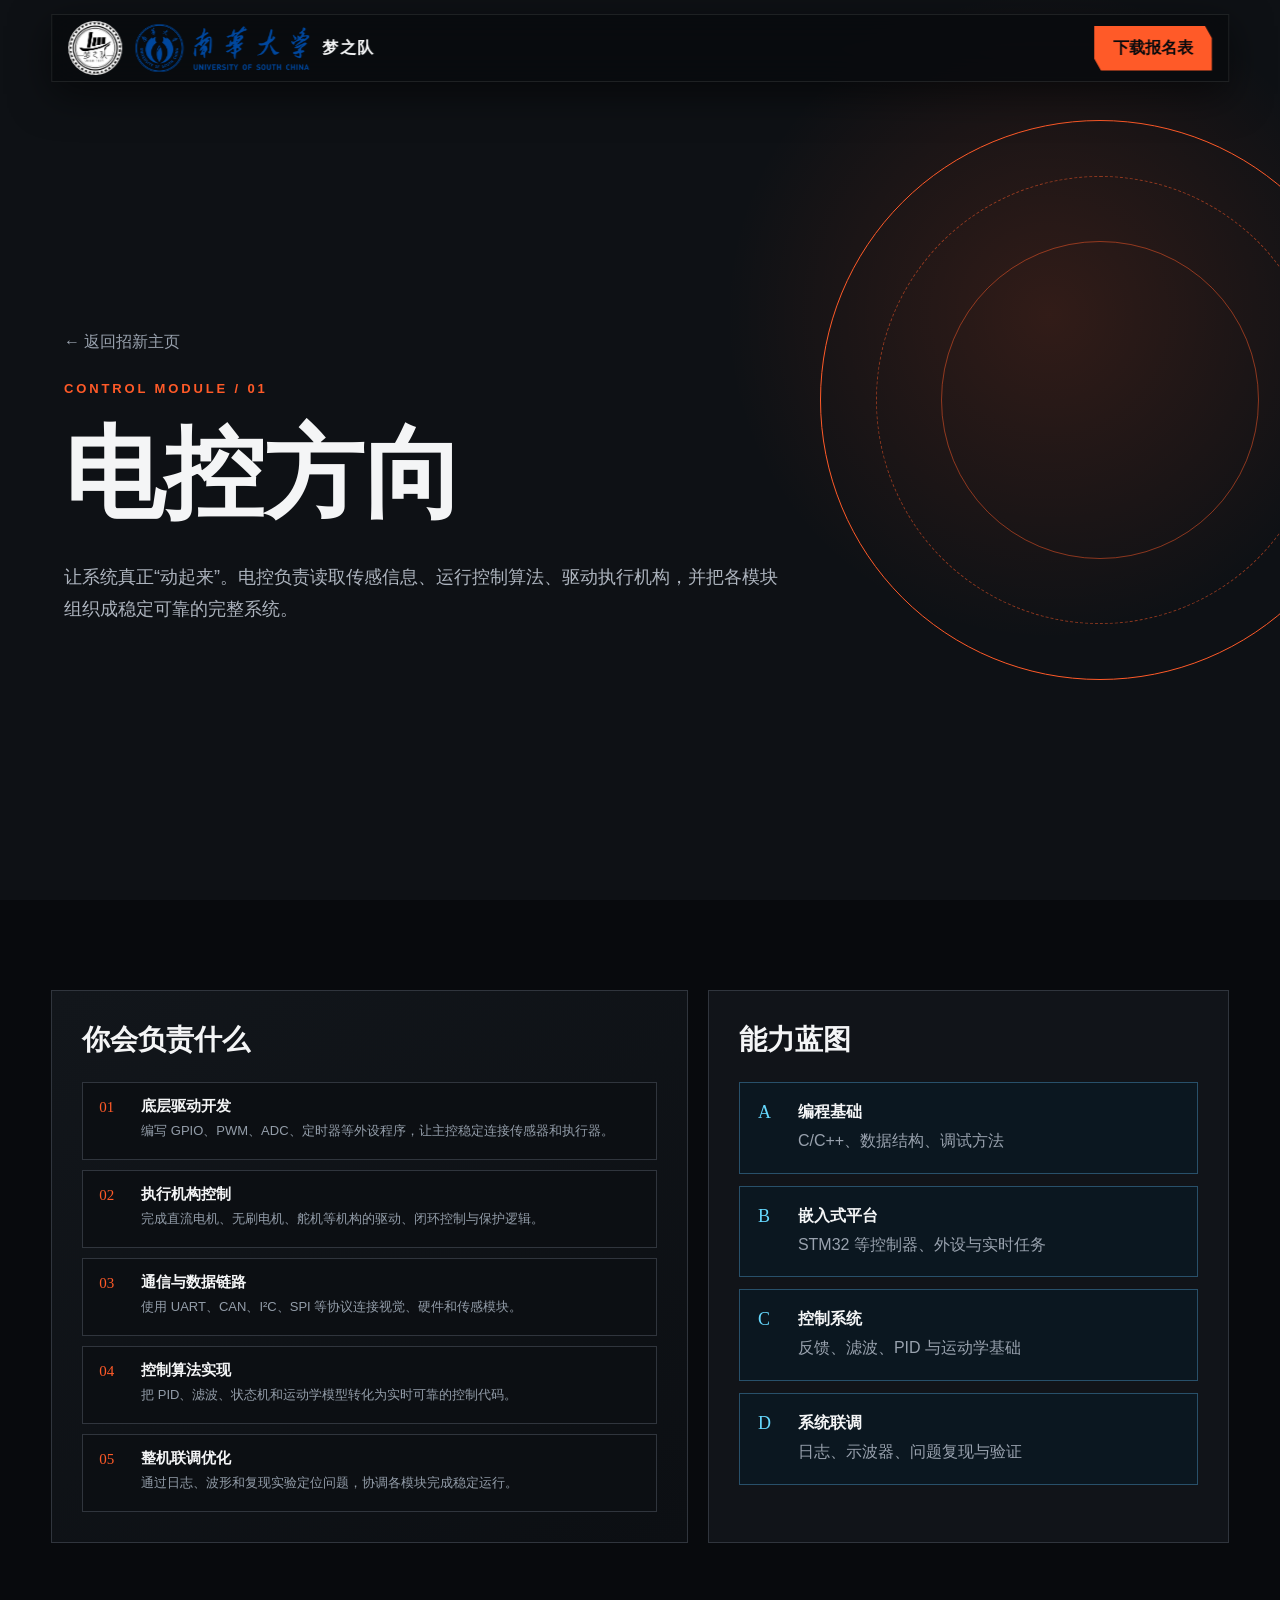
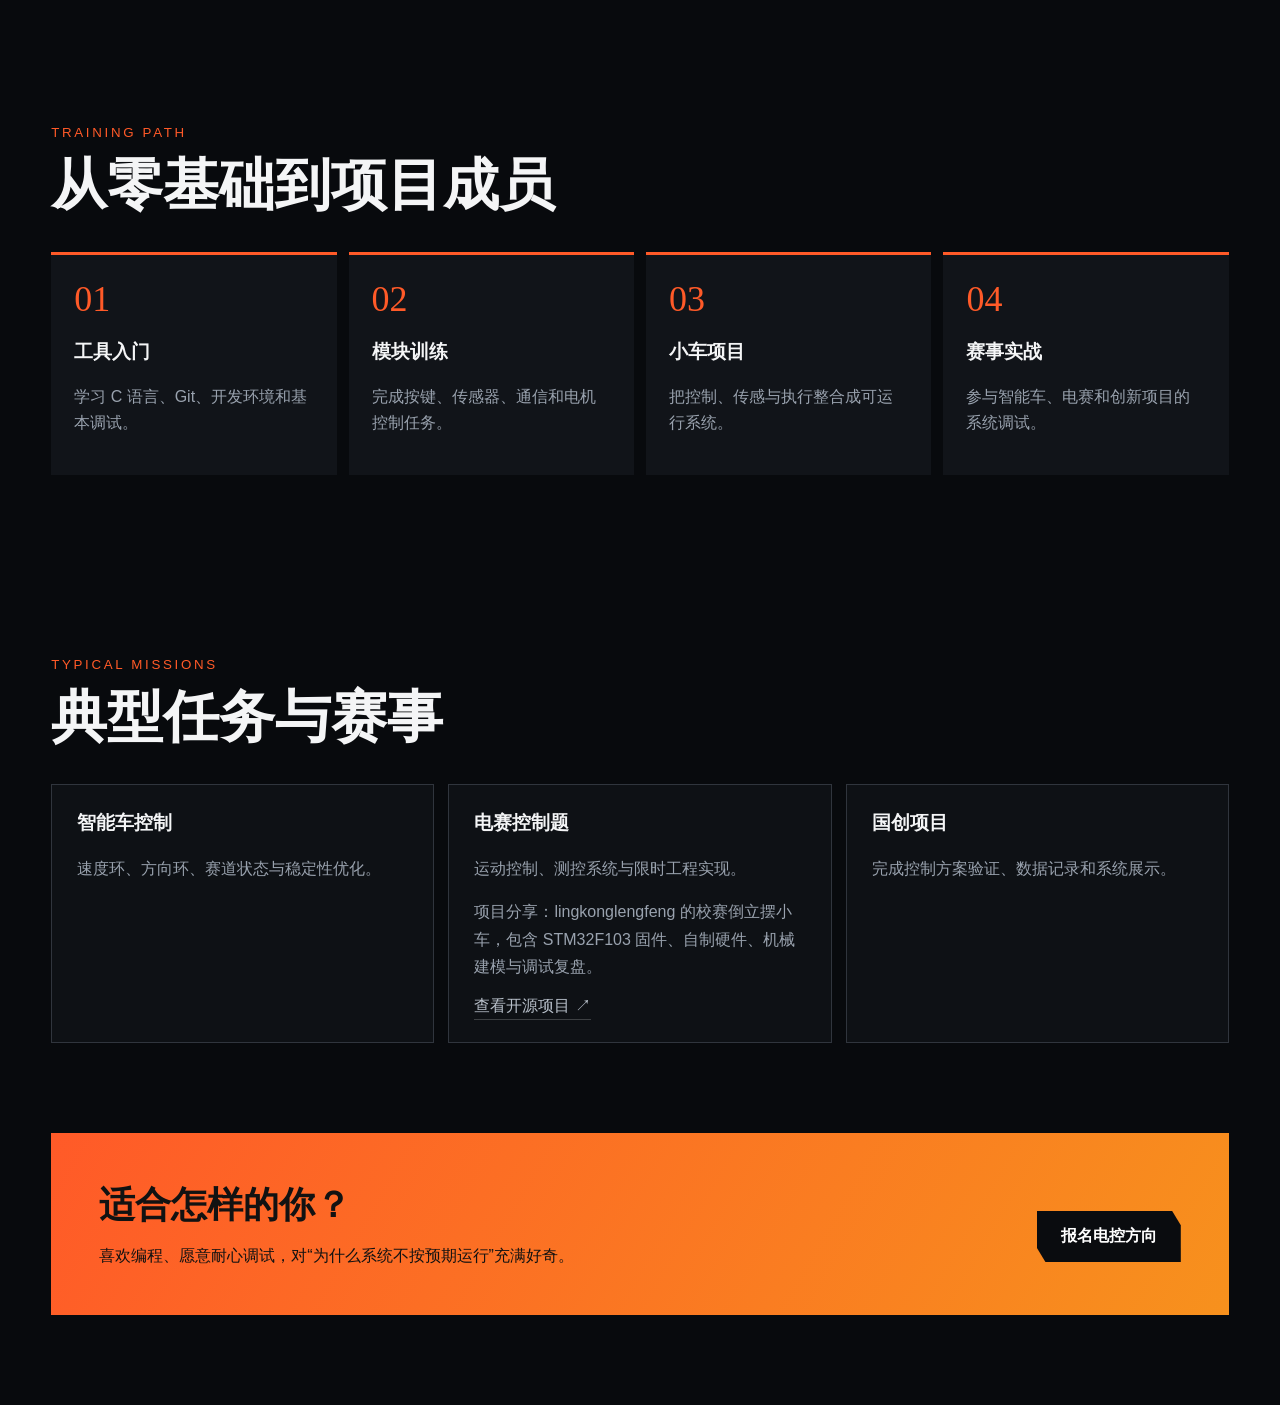
==== commit d8409b81: "Link member pendulum car project from recruitment website" ====
--- a/direction-control.html
+++ b/direction-control.html
@@ -1 +1 @@
-<!doctype html><html lang="zh-CN"><head><meta charset="utf-8"><meta name="viewport" content="width=device-width,initial-scale=1"><title>电控方向 · 梦之队</title><link rel="stylesheet" href="assets/mecha.css"><link rel="stylesheet" href="assets/brand-fix.css"><link rel="stylesheet" href="assets/mecha-v2.css"><link rel="stylesheet" href="assets/mecha-v3.css"></head><body class="direction-page"><nav class="nav"><a class="brand" href="index.html"><img src="assets/dream-team-logo.jpg" alt="梦之队"><img class="usc-logo" src="assets/usc-logo.png" alt="南华大学校标"><b>梦之队</b></a><a class="btn compact" href="南华大学梦之队招新报名表.docx" download>下载报名表</a></nav><header class="direction-hero"><div class="orb"></div><div class="inner"><a class="back" href="index.html">← 返回招新主页</a><div class="eyebrow">CONTROL MODULE / 01</div><h1>电控方向</h1><p>让系统真正“动起来”。电控负责读取传感信息、运行控制算法、驱动执行机构，并把各模块组织成稳定可靠的完整系统。</p></div></header><main><section><div class="module-grid"><article class="module"><h2>你会负责什么</h2><div class="duty-list"><div class="duty-item"><b>01</b><strong>底层驱动开发</strong><span>编写 GPIO、PWM、ADC、定时器等外设程序，让主控稳定连接传感器和执行器。</span></div><div class="duty-item"><b>02</b><strong>执行机构控制</strong><span>完成直流电机、无刷电机、舵机等机构的驱动、闭环控制与保护逻辑。</span></div><div class="duty-item"><b>03</b><strong>通信与数据链路</strong><span>使用 UART、CAN、I²C、SPI 等协议连接视觉、硬件和传感模块。</span></div><div class="duty-item"><b>04</b><strong>控制算法实现</strong><span>把 PID、滤波、状态机和运动学模型转化为实时可靠的控制代码。</span></div><div class="duty-item"><b>05</b><strong>整机联调优化</strong><span>通过日志、波形和复现实验定位问题，协调各模块完成稳定运行。</span></div></div></article><article class="module"><h2>能力蓝图</h2><div class="blueprint-list"><div class="blueprint-item"><b>A</b><strong>编程基础</strong><span>C/C++、数据结构、调试方法</span></div><div class="blueprint-item"><b>B</b><strong>嵌入式平台</strong><span>STM32 等控制器、外设与实时任务</span></div><div class="blueprint-item"><b>C</b><strong>控制系统</strong><span>反馈、滤波、PID 与运动学基础</span></div><div class="blueprint-item"><b>D</b><strong>系统联调</strong><span>日志、示波器、问题复现与验证</span></div></div></article></div></section><section><div class="title"><div><small>TRAINING PATH</small><h2>从零基础到项目成员</h2></div></div><div class="path"><article><b>01</b><h3>工具入门</h3><p>学习 C 语言、Git、开发环境和基本调试。</p></article><article><b>02</b><h3>模块训练</h3><p>完成按键、传感器、通信和电机控制任务。</p></article><article><b>03</b><h3>小车项目</h3><p>把控制、传感与执行整合成可运行系统。</p></article><article><b>04</b><h3>赛事实战</h3><p>参与智能车、电赛和创新项目的系统调试。</p></article></div></section><section><div class="title"><div><small>TYPICAL MISSIONS</small><h2>典型任务与赛事</h2></div></div><div class="project-strip"><article><h3>智能车控制</h3><p>速度环、方向环、赛道状态与稳定性优化。</p></article><article><h3>电赛控制题</h3><p>运动控制、测控系统与限时工程实现。</p></article><article><h3>国创项目</h3><p>完成控制方案验证、数据记录和系统展示。</p></article></div></section><section class="download"><div><h2>适合怎样的你？</h2><p>喜欢编程、愿意耐心调试，对“为什么系统不按预期运行”充满好奇。</p></div><a class="btn dark" href="南华大学梦之队招新报名表.docx" download>报名电控方向</a></section></main><script src="assets/mecha.js"></script><script src="assets/mecha-v2.js"></script><script src="assets/mecha-v3.js"></script></body></html>+<!doctype html><html lang="zh-CN"><head><meta charset="utf-8"><meta name="viewport" content="width=device-width,initial-scale=1"><title>电控方向 · 梦之队</title><link rel="stylesheet" href="assets/mecha.css"><link rel="stylesheet" href="assets/brand-fix.css"><link rel="stylesheet" href="assets/mecha-v2.css"><link rel="stylesheet" href="assets/mecha-v3.css"></head><body class="direction-page"><nav class="nav"><a class="brand" href="index.html"><img src="assets/dream-team-logo.jpg" alt="梦之队"><img class="usc-logo" src="assets/usc-logo.png" alt="南华大学校标"><b>梦之队</b></a><a class="btn compact" href="南华大学梦之队招新报名表.docx" download>下载报名表</a></nav><header class="direction-hero"><div class="orb"></div><div class="inner"><a class="back" href="index.html">← 返回招新主页</a><div class="eyebrow">CONTROL MODULE / 01</div><h1>电控方向</h1><p>让系统真正“动起来”。电控负责读取传感信息、运行控制算法、驱动执行机构，并把各模块组织成稳定可靠的完整系统。</p></div></header><main><section><div class="module-grid"><article class="module"><h2>你会负责什么</h2><div class="duty-list"><div class="duty-item"><b>01</b><strong>底层驱动开发</strong><span>编写 GPIO、PWM、ADC、定时器等外设程序，让主控稳定连接传感器和执行器。</span></div><div class="duty-item"><b>02</b><strong>执行机构控制</strong><span>完成直流电机、无刷电机、舵机等机构的驱动、闭环控制与保护逻辑。</span></div><div class="duty-item"><b>03</b><strong>通信与数据链路</strong><span>使用 UART、CAN、I²C、SPI 等协议连接视觉、硬件和传感模块。</span></div><div class="duty-item"><b>04</b><strong>控制算法实现</strong><span>把 PID、滤波、状态机和运动学模型转化为实时可靠的控制代码。</span></div><div class="duty-item"><b>05</b><strong>整机联调优化</strong><span>通过日志、波形和复现实验定位问题，协调各模块完成稳定运行。</span></div></div></article><article class="module"><h2>能力蓝图</h2><div class="blueprint-list"><div class="blueprint-item"><b>A</b><strong>编程基础</strong><span>C/C++、数据结构、调试方法</span></div><div class="blueprint-item"><b>B</b><strong>嵌入式平台</strong><span>STM32 等控制器、外设与实时任务</span></div><div class="blueprint-item"><b>C</b><strong>控制系统</strong><span>反馈、滤波、PID 与运动学基础</span></div><div class="blueprint-item"><b>D</b><strong>系统联调</strong><span>日志、示波器、问题复现与验证</span></div></div></article></div></section><section><div class="title"><div><small>TRAINING PATH</small><h2>从零基础到项目成员</h2></div></div><div class="path"><article><b>01</b><h3>工具入门</h3><p>学习 C 语言、Git、开发环境和基本调试。</p></article><article><b>02</b><h3>模块训练</h3><p>完成按键、传感器、通信和电机控制任务。</p></article><article><b>03</b><h3>小车项目</h3><p>把控制、传感与执行整合成可运行系统。</p></article><article><b>04</b><h3>赛事实战</h3><p>参与智能车、电赛和创新项目的系统调试。</p></article></div></section><section><div class="title"><div><small>TYPICAL MISSIONS</small><h2>典型任务与赛事</h2></div></div><div class="project-strip"><article><h3>智能车控制</h3><p>速度环、方向环、赛道状态与稳定性优化。</p></article><article><h3>电赛控制题</h3><p>运动控制、测控系统与限时工程实现。</p><p>项目分享：lingkonglengfeng 的校赛倒立摆小车，包含 STM32F103 固件、自制硬件、机械建模与调试复盘。</p><a class="text-link" href="https://github.com/lingkonglengfeng/nanhua-pendulum-car" target="_blank" rel="noopener noreferrer">查看开源项目 ↗</a></article><article><h3>国创项目</h3><p>完成控制方案验证、数据记录和系统展示。</p></article></div></section><section class="download"><div><h2>适合怎样的你？</h2><p>喜欢编程、愿意耐心调试，对“为什么系统不按预期运行”充满好奇。</p></div><a class="btn dark" href="南华大学梦之队招新报名表.docx" download>报名电控方向</a></section></main><script src="assets/mecha.js"></script><script src="assets/mecha-v2.js"></script><script src="assets/mecha-v3.js"></script></body></html>
--- a/assets/mecha-v3.css
+++ b/assets/mecha-v3.css
@@ -1,3 +1,13 @@
 @media (min-width:901px) and (min-height:700px){html{scroll-snap-type:y proximity}.home-page .hero{min-height:100svh;height:100svh;scroll-snap-align:start;scroll-snap-stop:always}.home-page main{scroll-snap-align:start}.direction-page .direction-hero{min-height:100svh;height:100svh;display:flex;align-items:center;scroll-snap-align:start;scroll-snap-stop:always}.direction-page main{scroll-snap-align:start}}
 .duty-list{display:grid;gap:10px}.duty-item{position:relative;min-height:78px;padding:14px 15px 14px 58px;border:1px solid #30353d;background:#0c0f13;transition:.25s}.duty-item:hover{border-color:#ff5a28;transform:translateX(5px)}.duty-item b{position:absolute;left:16px;top:16px;color:#ff5a28;font:15px Consolas}.duty-item strong{display:block;margin-bottom:5px;font-size:15px}.duty-item span{display:block;color:#939da9;font-size:13px;line-height:1.55}.module-grid .module:first-child{background:linear-gradient(145deg,#12161b,#0c0f13)}
 @media(max-width:900px),(max-height:699px){html{scroll-snap-type:none}.duty-item{min-height:auto}}
+.hero-v2 .scanline{inset:0;overflow:hidden;background:none;animation:none;pointer-events:none}
+.hero-v2 .scanline::before{position:absolute;left:0;right:0;top:-16%;height:16%;content:"";background:linear-gradient(to bottom,transparent 0,#ff5a2802 35%,#ff5a280e 72%,#ff8a5c29 76%,#ff5a2806 80%,transparent 100%);filter:blur(.8px);animation:heroScanSweep 5.5s linear infinite;will-change:transform}
+@keyframes heroScanSweep{0%{transform:translateY(0)}100%{transform:translateY(725%)}}
+@media(prefers-reduced-motion:reduce){.hero-v2 .scanline::before{animation:none;display:none}}
+.hero-v2 .node{z-index:4;text-decoration:none;cursor:pointer;transition:transform .25s ease,color .25s ease,border-color .25s ease,background .25s ease,box-shadow .25s ease}
+.hero-v2 .node:hover,.hero-v2 .node:focus-visible{color:#fff;border-color:#ff7042;background:#171116;box-shadow:0 0 12px #ff5a2860,0 0 28px #ff5a282d;transform:scale(1.08)}
+.hero-v2 .node:focus-visible{outline:1px solid #ff8a64;outline-offset:3px}
+.role.direction-highlight,.role:target{border-color:#ff6a3a;box-shadow:0 0 0 1px #ff5a285c,0 18px 52px #ff5a2829;transform:translateY(-7px)}
+.role.direction-highlight::before,.role:target::before{opacity:1;background:radial-gradient(360px circle at 50% 35%,#ff5a2832,transparent 65%)}
+@media(prefers-reduced-motion:reduce){.hero-v2 .node,.role.direction-highlight,.role:target{transition:none;transform:none}}
